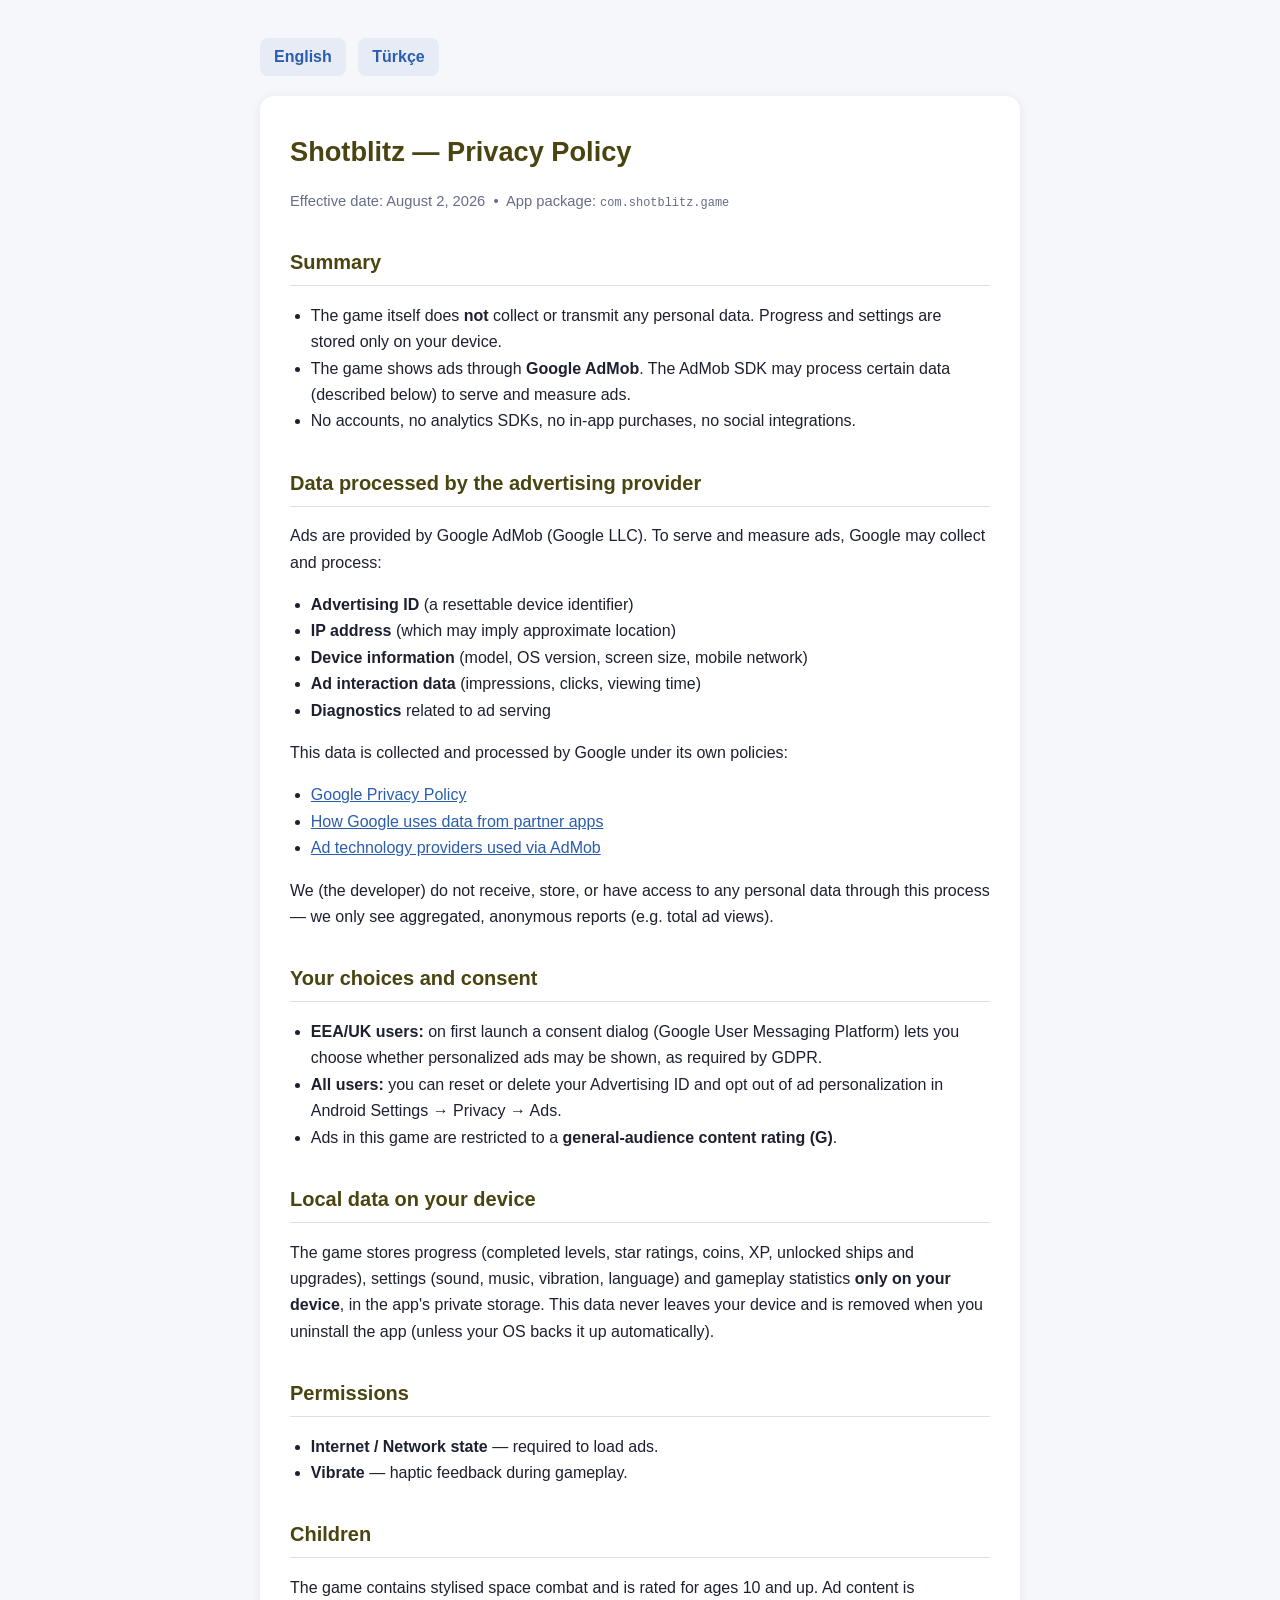
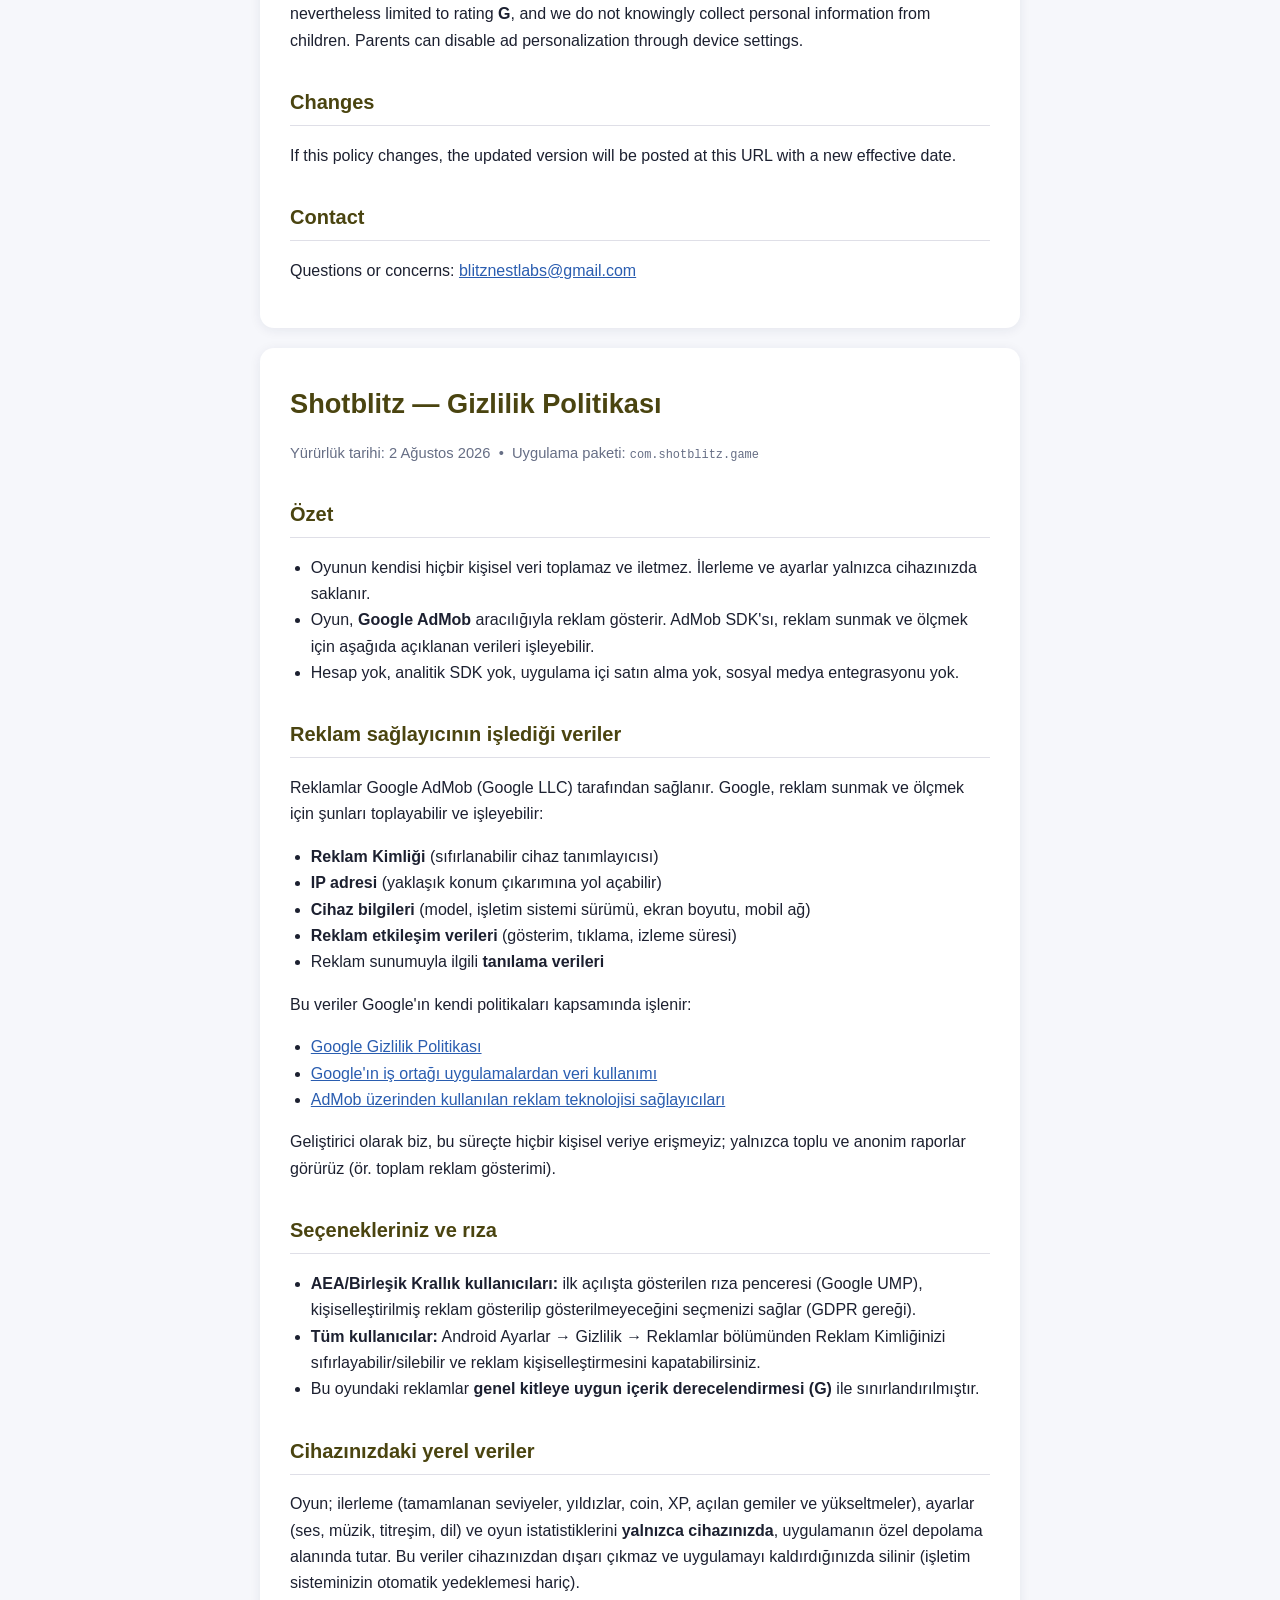
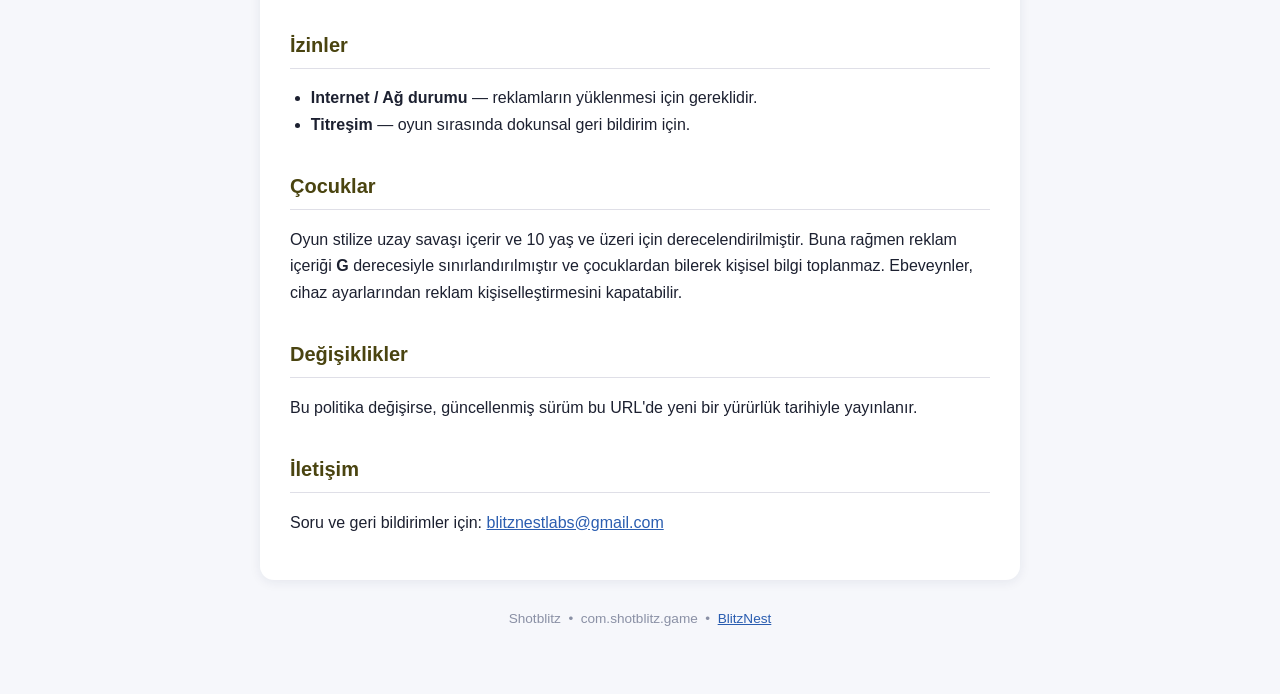
==== privacy/shotblitz.html @ 2950b07a "Shotblitz + Tileblitz gizlilik politikası sayfaları ekle Her ikisine de AdMob entegre edildi; Play C" ====
<!DOCTYPE html>
<html lang="en">
<head>
<meta charset="UTF-8">
<meta name="viewport" content="width=device-width, initial-scale=1.0">
<title>Shotblitz — Privacy Policy / Gizlilik Politikası</title>
<style>
  :root { color-scheme: light dark; }
  body {
    font-family: -apple-system, BlinkMacSystemFont, "Segoe UI", Roboto, Arial, sans-serif;
    line-height: 1.65; margin: 0; padding: 0;
    background: #f6f7fb; color: #1c2030;
  }
  @media (prefers-color-scheme: dark) {
    body { background: #12141c; color: #dfe2ee; }
    .card { background: #1a1d29 !important; box-shadow: none !important; }
    a { color: #7fb0ff !important; }
    .lang-nav a { background: #262b3d !important; }
    h1, h2 { color: #f0e6b0 !important; }
    .meta { color: #9aa0b5 !important; }
  }
  .wrap { max-width: 760px; margin: 0 auto; padding: 24px 16px 64px; }
  .card { background: #ffffff; border-radius: 14px; padding: 28px 30px; margin-top: 20px;
          box-shadow: 0 2px 12px rgba(30,40,80,0.08); }
  h1 { font-size: 1.7em; color: #4a4410; margin: 0.2em 0 0.1em; }
  h2 { font-size: 1.25em; color: #4a4410; border-bottom: 1px solid rgba(128,128,160,0.25);
       padding-bottom: 6px; margin-top: 1.6em; }
  h3 { font-size: 1.05em; margin-top: 1.3em; }
  a { color: #2a5db0; }
  .meta { color: #666e85; font-size: 0.92em; }
  .lang-nav { margin: 14px 0 0; }
  .lang-nav a { display: inline-block; background: #e7ebf6; border-radius: 8px;
                padding: 6px 14px; margin-right: 8px; text-decoration: none; font-weight: 600; }
  ul { padding-left: 1.3em; }
  .footer { text-align: center; margin-top: 28px; font-size: 0.85em; color: #8a90a5; }
</style>
</head>
<body>
<div class="wrap">

  <div class="lang-nav">
    <a href="#en">English</a>
    <a href="#tr">Türkçe</a>
  </div>

  <div class="card" id="en">
    <h1>Shotblitz — Privacy Policy</h1>
    <p class="meta">Effective date: August 2, 2026 &nbsp;•&nbsp; App package: <code>com.shotblitz.game</code></p>

    <h2>Summary</h2>
    <ul>
      <li>The game itself does <strong>not</strong> collect or transmit any personal data. Progress and settings are stored only on your device.</li>
      <li>The game shows ads through <strong>Google AdMob</strong>. The AdMob SDK may process certain data (described below) to serve and measure ads.</li>
      <li>No accounts, no analytics SDKs, no in-app purchases, no social integrations.</li>
    </ul>

    <h2>Data processed by the advertising provider</h2>
    <p>Ads are provided by Google AdMob (Google LLC). To serve and measure ads, Google may collect and process:</p>
    <ul>
      <li><strong>Advertising ID</strong> (a resettable device identifier)</li>
      <li><strong>IP address</strong> (which may imply approximate location)</li>
      <li><strong>Device information</strong> (model, OS version, screen size, mobile network)</li>
      <li><strong>Ad interaction data</strong> (impressions, clicks, viewing time)</li>
      <li><strong>Diagnostics</strong> related to ad serving</li>
    </ul>
    <p>This data is collected and processed by Google under its own policies:</p>
    <ul>
      <li><a href="https://policies.google.com/privacy">Google Privacy Policy</a></li>
      <li><a href="https://policies.google.com/technologies/partner-sites">How Google uses data from partner apps</a></li>
      <li><a href="https://support.google.com/admob/answer/9012903">Ad technology providers used via AdMob</a></li>
    </ul>
    <p>We (the developer) do not receive, store, or have access to any personal data through this process — we only see aggregated, anonymous reports (e.g. total ad views).</p>

    <h2>Your choices and consent</h2>
    <ul>
      <li><strong>EEA/UK users:</strong> on first launch a consent dialog (Google User Messaging Platform) lets you choose whether personalized ads may be shown, as required by GDPR.</li>
      <li><strong>All users:</strong> you can reset or delete your Advertising ID and opt out of ad personalization in Android Settings → Privacy → Ads.</li>
      <li>Ads in this game are restricted to a <strong>general-audience content rating (G)</strong>.</li>
    </ul>

    <h2>Local data on your device</h2>
    <p>The game stores progress (completed levels, star ratings, coins, XP, unlocked ships and upgrades), settings (sound, music, vibration, language) and gameplay statistics <strong>only on your device</strong>, in the app's private storage. This data never leaves your device and is removed when you uninstall the app (unless your OS backs it up automatically).</p>

    <h2>Permissions</h2>
    <ul>
      <li><strong>Internet / Network state</strong> — required to load ads.</li>
      <li><strong>Vibrate</strong> — haptic feedback during gameplay.</li>
    </ul>

    <h2>Children</h2>
    <p>The game contains stylised space combat and is rated for ages 10 and up. Ad content is nevertheless limited to rating <strong>G</strong>, and we do not knowingly collect personal information from children. Parents can disable ad personalization through device settings.</p>

    <h2>Changes</h2>
    <p>If this policy changes, the updated version will be posted at this URL with a new effective date.</p>

    <h2>Contact</h2>
    <p>Questions or concerns: <a href="mailto:blitznestlabs@gmail.com">blitznestlabs@gmail.com</a></p>
  </div>

  <div class="card" id="tr">
    <h1>Shotblitz — Gizlilik Politikası</h1>
    <p class="meta">Yürürlük tarihi: 2 Ağustos 2026 &nbsp;•&nbsp; Uygulama paketi: <code>com.shotblitz.game</code></p>

    <h2>Özet</h2>
    <ul>
      <li>Oyunun kendisi hiçbir kişisel veri toplamaz ve iletmez. İlerleme ve ayarlar yalnızca cihazınızda saklanır.</li>
      <li>Oyun, <strong>Google AdMob</strong> aracılığıyla reklam gösterir. AdMob SDK'sı, reklam sunmak ve ölçmek için aşağıda açıklanan verileri işleyebilir.</li>
      <li>Hesap yok, analitik SDK yok, uygulama içi satın alma yok, sosyal medya entegrasyonu yok.</li>
    </ul>

    <h2>Reklam sağlayıcının işlediği veriler</h2>
    <p>Reklamlar Google AdMob (Google LLC) tarafından sağlanır. Google, reklam sunmak ve ölçmek için şunları toplayabilir ve işleyebilir:</p>
    <ul>
      <li><strong>Reklam Kimliği</strong> (sıfırlanabilir cihaz tanımlayıcısı)</li>
      <li><strong>IP adresi</strong> (yaklaşık konum çıkarımına yol açabilir)</li>
      <li><strong>Cihaz bilgileri</strong> (model, işletim sistemi sürümü, ekran boyutu, mobil ağ)</li>
      <li><strong>Reklam etkileşim verileri</strong> (gösterim, tıklama, izleme süresi)</li>
      <li>Reklam sunumuyla ilgili <strong>tanılama verileri</strong></li>
    </ul>
    <p>Bu veriler Google'ın kendi politikaları kapsamında işlenir:</p>
    <ul>
      <li><a href="https://policies.google.com/privacy?hl=tr">Google Gizlilik Politikası</a></li>
      <li><a href="https://policies.google.com/technologies/partner-sites?hl=tr">Google'ın iş ortağı uygulamalardan veri kullanımı</a></li>
      <li><a href="https://support.google.com/admob/answer/9012903">AdMob üzerinden kullanılan reklam teknolojisi sağlayıcıları</a></li>
    </ul>
    <p>Geliştirici olarak biz, bu süreçte hiçbir kişisel veriye erişmeyiz; yalnızca toplu ve anonim raporlar görürüz (ör. toplam reklam gösterimi).</p>

    <h2>Seçenekleriniz ve rıza</h2>
    <ul>
      <li><strong>AEA/Birleşik Krallık kullanıcıları:</strong> ilk açılışta gösterilen rıza penceresi (Google UMP), kişiselleştirilmiş reklam gösterilip gösterilmeyeceğini seçmenizi sağlar (GDPR gereği).</li>
      <li><strong>Tüm kullanıcılar:</strong> Android Ayarlar → Gizlilik → Reklamlar bölümünden Reklam Kimliğinizi sıfırlayabilir/silebilir ve reklam kişiselleştirmesini kapatabilirsiniz.</li>
      <li>Bu oyundaki reklamlar <strong>genel kitleye uygun içerik derecelendirmesi (G)</strong> ile sınırlandırılmıştır.</li>
    </ul>

    <h2>Cihazınızdaki yerel veriler</h2>
    <p>Oyun; ilerleme (tamamlanan seviyeler, yıldızlar, coin, XP, açılan gemiler ve yükseltmeler), ayarlar (ses, müzik, titreşim, dil) ve oyun istatistiklerini <strong>yalnızca cihazınızda</strong>, uygulamanın özel depolama alanında tutar. Bu veriler cihazınızdan dışarı çıkmaz ve uygulamayı kaldırdığınızda silinir (işletim sisteminizin otomatik yedeklemesi hariç).</p>

    <h2>İzinler</h2>
    <ul>
      <li><strong>Internet / Ağ durumu</strong> — reklamların yüklenmesi için gereklidir.</li>
      <li><strong>Titreşim</strong> — oyun sırasında dokunsal geri bildirim için.</li>
    </ul>

    <h2>Çocuklar</h2>
    <p>Oyun stilize uzay savaşı içerir ve 10 yaş ve üzeri için derecelendirilmiştir. Buna rağmen reklam içeriği <strong>G</strong> derecesiyle sınırlandırılmıştır ve çocuklardan bilerek kişisel bilgi toplanmaz. Ebeveynler, cihaz ayarlarından reklam kişiselleştirmesini kapatabilir.</p>

    <h2>Değişiklikler</h2>
    <p>Bu politika değişirse, güncellenmiş sürüm bu URL'de yeni bir yürürlük tarihiyle yayınlanır.</p>

    <h2>İletişim</h2>
    <p>Soru ve geri bildirimler için: <a href="mailto:blitznestlabs@gmail.com">blitznestlabs@gmail.com</a></p>
  </div>

  <div class="footer">Shotblitz &nbsp;•&nbsp; com.shotblitz.game &nbsp;•&nbsp; <a href="../">BlitzNest</a></div>
</div>
</body>
</html>
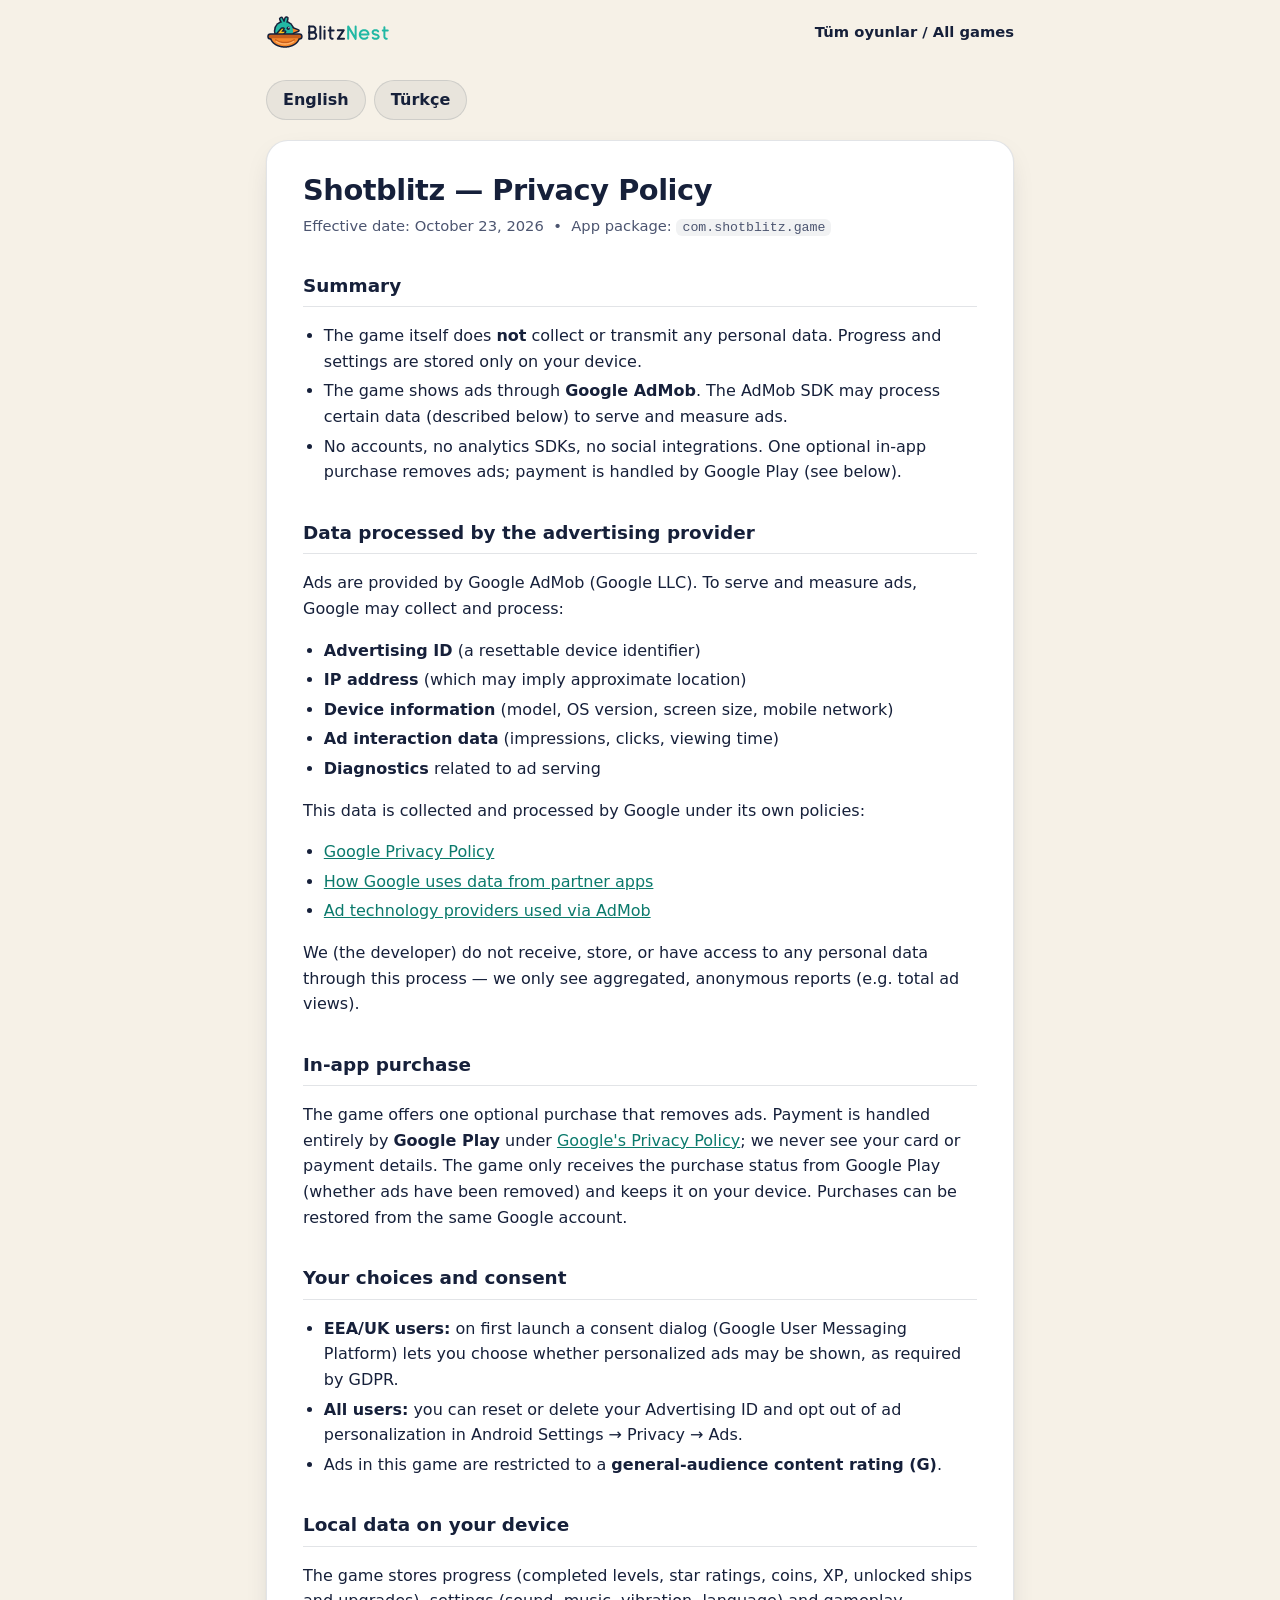
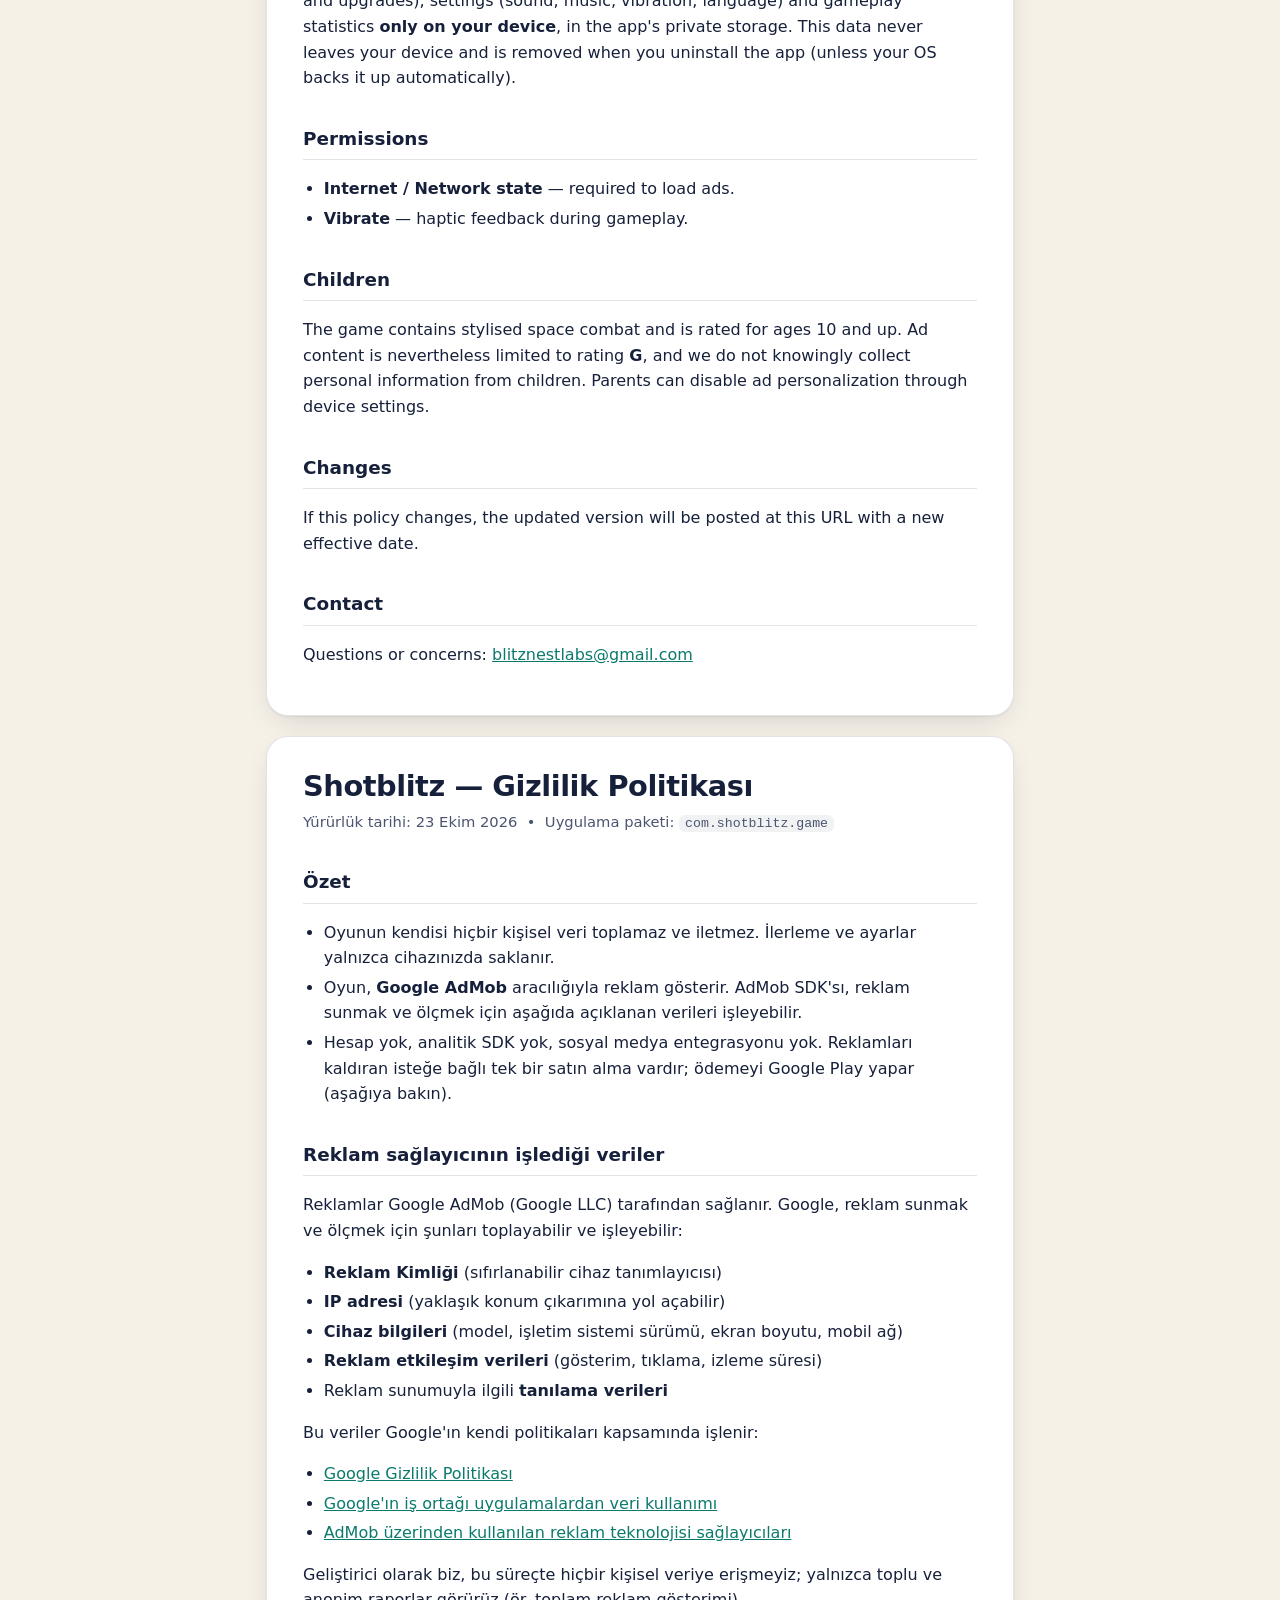
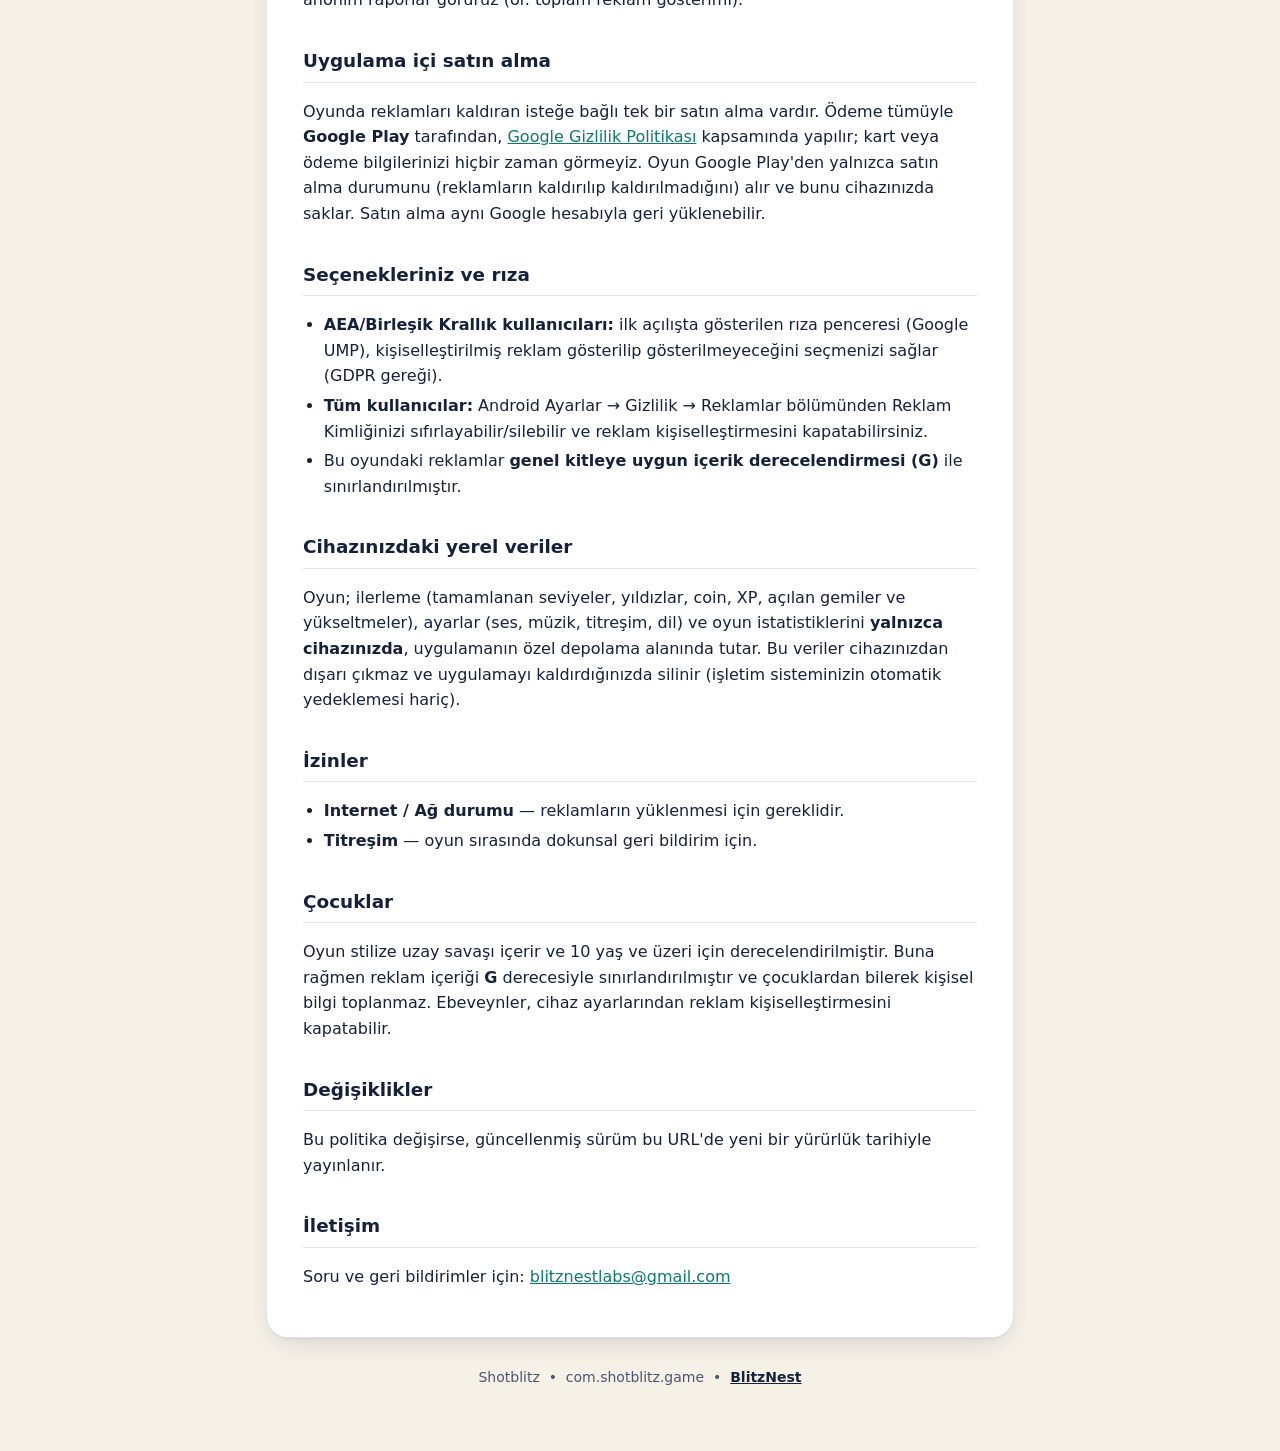
==== commit ad8ff58b: "Site yeniden tasarim: oyun kartlari, TR/EN, acik/koyu tema; Tileblitz+Shotblitz gizlilik: uygulama i" ====
--- a/privacy/shotblitz.html
+++ b/privacy/shotblitz.html
@@ -4,38 +4,22 @@
 <meta charset="UTF-8">
 <meta name="viewport" content="width=device-width, initial-scale=1.0">
 <title>Shotblitz — Privacy Policy / Gizlilik Politikası</title>
-<style>
-  :root { color-scheme: light dark; }
-  body {
-    font-family: -apple-system, BlinkMacSystemFont, "Segoe UI", Roboto, Arial, sans-serif;
-    line-height: 1.65; margin: 0; padding: 0;
-    background: #f6f7fb; color: #1c2030;
-  }
-  @media (prefers-color-scheme: dark) {
-    body { background: #12141c; color: #dfe2ee; }
-    .card { background: #1a1d29 !important; box-shadow: none !important; }
-    a { color: #7fb0ff !important; }
-    .lang-nav a { background: #262b3d !important; }
-    h1, h2 { color: #f0e6b0 !important; }
-    .meta { color: #9aa0b5 !important; }
-  }
-  .wrap { max-width: 760px; margin: 0 auto; padding: 24px 16px 64px; }
-  .card { background: #ffffff; border-radius: 14px; padding: 28px 30px; margin-top: 20px;
-          box-shadow: 0 2px 12px rgba(30,40,80,0.08); }
-  h1 { font-size: 1.7em; color: #4a4410; margin: 0.2em 0 0.1em; }
-  h2 { font-size: 1.25em; color: #4a4410; border-bottom: 1px solid rgba(128,128,160,0.25);
-       padding-bottom: 6px; margin-top: 1.6em; }
-  h3 { font-size: 1.05em; margin-top: 1.3em; }
-  a { color: #2a5db0; }
-  .meta { color: #666e85; font-size: 0.92em; }
-  .lang-nav { margin: 14px 0 0; }
-  .lang-nav a { display: inline-block; background: #e7ebf6; border-radius: 8px;
-                padding: 6px 14px; margin-right: 8px; text-decoration: none; font-weight: 600; }
-  ul { padding-left: 1.3em; }
-  .footer { text-align: center; margin-top: 28px; font-size: 0.85em; color: #8a90a5; }
-</style>
+<meta name="color-scheme" content="light dark">
+<link rel="icon" type="image/png" href="../assets/favicon.png">
+<link rel="stylesheet" href="../assets/site.css">
 </head>
-<body>
+<body class="legal">
+<header class="topbar">
+  <div class="container">
+    <a class="brand" href="../" aria-label="BlitzNest">
+      <picture>
+        <source srcset="../assets/logo-dark.svg" media="(prefers-color-scheme: dark)">
+        <img src="../assets/logo.svg" width="125" height="34" alt="BlitzNest">
+      </picture>
+    </a>
+    <a class="back" href="../#oyunlar">Tüm oyunlar / All games</a>
+  </div>
+</header>
 <div class="wrap">
 
   <div class="lang-nav">
@@ -45,13 +29,13 @@
 
   <div class="card" id="en">
     <h1>Shotblitz — Privacy Policy</h1>
-    <p class="meta">Effective date: August 2, 2026 &nbsp;•&nbsp; App package: <code>com.shotblitz.game</code></p>
+    <p class="meta">Effective date: October 23, 2026 &nbsp;•&nbsp; App package: <code>com.shotblitz.game</code></p>
 
     <h2>Summary</h2>
     <ul>
       <li>The game itself does <strong>not</strong> collect or transmit any personal data. Progress and settings are stored only on your device.</li>
       <li>The game shows ads through <strong>Google AdMob</strong>. The AdMob SDK may process certain data (described below) to serve and measure ads.</li>
-      <li>No accounts, no analytics SDKs, no in-app purchases, no social integrations.</li>
+      <li>No accounts, no analytics SDKs, no social integrations. One optional in-app purchase removes ads; payment is handled by Google Play (see below).</li>
     </ul>
 
     <h2>Data processed by the advertising provider</h2>
@@ -70,6 +54,9 @@
       <li><a href="https://support.google.com/admob/answer/9012903">Ad technology providers used via AdMob</a></li>
     </ul>
     <p>We (the developer) do not receive, store, or have access to any personal data through this process — we only see aggregated, anonymous reports (e.g. total ad views).</p>
+
+    <h2>In-app purchase</h2>
+    <p>The game offers one optional purchase that removes ads. Payment is handled entirely by <strong>Google Play</strong> under <a href="https://policies.google.com/privacy">Google's Privacy Policy</a>; we never see your card or payment details. The game only receives the purchase status from Google Play (whether ads have been removed) and keeps it on your device. Purchases can be restored from the same Google account.</p>
 
     <h2>Your choices and consent</h2>
     <ul>
@@ -99,13 +86,13 @@
 
   <div class="card" id="tr">
     <h1>Shotblitz — Gizlilik Politikası</h1>
-    <p class="meta">Yürürlük tarihi: 2 Ağustos 2026 &nbsp;•&nbsp; Uygulama paketi: <code>com.shotblitz.game</code></p>
+    <p class="meta">Yürürlük tarihi: 23 Ekim 2026 &nbsp;•&nbsp; Uygulama paketi: <code>com.shotblitz.game</code></p>
 
     <h2>Özet</h2>
     <ul>
       <li>Oyunun kendisi hiçbir kişisel veri toplamaz ve iletmez. İlerleme ve ayarlar yalnızca cihazınızda saklanır.</li>
       <li>Oyun, <strong>Google AdMob</strong> aracılığıyla reklam gösterir. AdMob SDK'sı, reklam sunmak ve ölçmek için aşağıda açıklanan verileri işleyebilir.</li>
-      <li>Hesap yok, analitik SDK yok, uygulama içi satın alma yok, sosyal medya entegrasyonu yok.</li>
+      <li>Hesap yok, analitik SDK yok, sosyal medya entegrasyonu yok. Reklamları kaldıran isteğe bağlı tek bir satın alma vardır; ödemeyi Google Play yapar (aşağıya bakın).</li>
     </ul>
 
     <h2>Reklam sağlayıcının işlediği veriler</h2>
@@ -124,6 +111,9 @@
       <li><a href="https://support.google.com/admob/answer/9012903">AdMob üzerinden kullanılan reklam teknolojisi sağlayıcıları</a></li>
     </ul>
     <p>Geliştirici olarak biz, bu süreçte hiçbir kişisel veriye erişmeyiz; yalnızca toplu ve anonim raporlar görürüz (ör. toplam reklam gösterimi).</p>
+
+    <h2>Uygulama içi satın alma</h2>
+    <p>Oyunda reklamları kaldıran isteğe bağlı tek bir satın alma vardır. Ödeme tümüyle <strong>Google Play</strong> tarafından, <a href="https://policies.google.com/privacy">Google Gizlilik Politikası</a> kapsamında yapılır; kart veya ödeme bilgilerinizi hiçbir zaman görmeyiz. Oyun Google Play'den yalnızca satın alma durumunu (reklamların kaldırılıp kaldırılmadığını) alır ve bunu cihazınızda saklar. Satın alma aynı Google hesabıyla geri yüklenebilir.</p>
 
     <h2>Seçenekleriniz ve rıza</h2>
     <ul>
--- a/assets/site.css
+++ b/assets/site.css
@@ -0,0 +1,195 @@
+/* BlitzNest — ortak stil (ana sayfa + gizlilik sayfaları). Harici font/CDN yok. */
+:root {
+  color-scheme: light dark;
+  --bg: #f6f1e7;
+  --bg-2: #efe6d6;
+  --surface: #ffffff;
+  --ink: #16203a;
+  --muted: #4c5570;
+  --line: rgba(22, 32, 58, 0.12);
+  --link: #0b7a6c;
+  --btn-bg: #16203a;
+  --btn-ink: #fff6e6;
+  --chip-bg: rgba(22, 32, 58, 0.06);
+  --shadow: 0 1px 2px rgba(22, 32, 58, 0.06), 0 10px 30px -12px rgba(22, 32, 58, 0.22);
+  --blob-1: rgba(255, 214, 107, 0.55);
+  --blob-2: rgba(34, 184, 164, 0.28);
+  --blob-3: rgba(245, 134, 43, 0.22);
+  --radius: 22px;
+  --font: system-ui, -apple-system, "Segoe UI", Roboto, "Helvetica Neue", Arial, sans-serif;
+}
+@media (prefers-color-scheme: dark) {
+  :root {
+    --bg: #0f1526;
+    --bg-2: #141c33;
+    --surface: #18213b;
+    --ink: #f3eee4;
+    --muted: #a9b1c7;
+    --line: rgba(243, 238, 228, 0.12);
+    --link: #4fd8c4;
+    --btn-bg: #ffd66b;
+    --btn-ink: #16203a;
+    --chip-bg: rgba(243, 238, 228, 0.08);
+    --shadow: 0 1px 2px rgba(0, 0, 0, 0.3), 0 14px 34px -14px rgba(0, 0, 0, 0.6);
+    --blob-1: rgba(255, 214, 107, 0.16);
+    --blob-2: rgba(34, 184, 164, 0.2);
+    --blob-3: rgba(138, 99, 232, 0.18);
+  }
+}
+
+*, *::before, *::after { box-sizing: border-box; }
+html { -webkit-text-size-adjust: 100%; }
+body {
+  margin: 0;
+  font-family: var(--font);
+  font-size: 16px;
+  line-height: 1.6;
+  color: var(--ink);
+  background: var(--bg);
+  overflow-wrap: break-word;
+}
+img { max-width: 100%; display: block; }
+a { color: var(--link); }
+a:focus-visible, button:focus-visible { outline: 3px solid var(--link); outline-offset: 3px; border-radius: 8px; }
+
+/* Dil geçişi: html[data-lang] olmayan sayfalar etkilenmez */
+html[data-lang="tr"] body [lang="en"],
+html[data-lang="en"] body [lang="tr"] { display: none !important; }
+
+.container { width: 100%; max-width: 1120px; margin: 0 auto; padding: 0 16px; }
+@media (min-width: 720px) { .container { padding: 0 32px; } }
+
+/* Üst çubuk */
+.topbar { position: relative; z-index: 2; }
+.topbar .container { display: flex; align-items: center; justify-content: space-between; gap: 12px; min-height: 64px; }
+.brand { display: inline-flex; align-items: center; text-decoration: none; }
+.brand img { height: 34px; width: auto; }
+.lang-btn {
+  font: inherit; font-size: 0.875rem; font-weight: 700; letter-spacing: 0.04em;
+  color: var(--ink); background: var(--chip-bg); border: 1px solid var(--line);
+  border-radius: 999px; padding: 8px 14px; min-height: 40px; cursor: pointer;
+}
+.lang-btn:hover { background: var(--line); }
+
+/* Giriş */
+.hero { position: relative; overflow: hidden; margin-top: -64px; padding: 88px 0 56px; text-align: center; }
+.hero::before {
+  content: ""; position: absolute; inset: -40% -20% auto -20%; height: 140%; z-index: 0; pointer-events: none;
+  background:
+    radial-gradient(38% 42% at 22% 38%, var(--blob-1), transparent 70%),
+    radial-gradient(34% 40% at 80% 30%, var(--blob-2), transparent 70%),
+    radial-gradient(30% 36% at 55% 78%, var(--blob-3), transparent 70%);
+}
+.hero > .container { position: relative; z-index: 1; }
+.hero-logo { width: min(440px, 86%); height: auto; margin: 8px auto 0; }
+.hero h1 {
+  font-size: clamp(1.6rem, 1.1rem + 2.4vw, 2.6rem); line-height: 1.15; letter-spacing: -0.02em;
+  margin: 28px auto 12px; max-width: 18ch; font-weight: 800;
+}
+.hero p.lead { color: var(--muted); font-size: 1.075rem; max-width: 46ch; margin: 0 auto 26px; }
+.hero-actions { display: flex; flex-wrap: wrap; gap: 10px; justify-content: center; }
+
+.btn {
+  display: inline-flex; align-items: center; justify-content: center; gap: 8px;
+  min-height: 44px; padding: 10px 18px; border-radius: 999px;
+  font-weight: 700; font-size: 0.95rem; text-decoration: none; line-height: 1.2;
+  background: var(--btn-bg); color: var(--btn-ink); border: 1px solid transparent;
+  transition: transform .15s ease, box-shadow .15s ease;
+}
+.btn:hover { transform: translateY(-1px); box-shadow: var(--shadow); }
+.btn svg { width: 16px; height: 16px; flex: none; }
+.btn.ghost { background: transparent; color: var(--ink); border-color: var(--line); }
+.btn.ghost:hover { background: var(--chip-bg); }
+
+/* Bölümler */
+section.block { padding: 48px 0; }
+.section-head { margin: 0 0 24px; }
+.section-head h2 { font-size: clamp(1.4rem, 1.1rem + 1.2vw, 1.9rem); letter-spacing: -0.015em; margin: 0 0 4px; }
+.section-head p { margin: 0; color: var(--muted); }
+
+/* Oyun kartları */
+.games { display: grid; gap: 20px; grid-template-columns: 1fr; }
+@media (min-width: 860px) { .games { grid-template-columns: 1fr 1fr; gap: 24px; } }
+.game {
+  --accent: #22b8a4;
+  position: relative; display: flex; flex-direction: column;
+  background: var(--surface); border: 1px solid var(--line); border-radius: var(--radius);
+  box-shadow: var(--shadow); overflow: hidden; padding: 20px;
+}
+.game::before {
+  content: ""; position: absolute; inset: 0 0 auto 0; height: 120px; pointer-events: none;
+  background: linear-gradient(180deg, color-mix(in srgb, var(--accent) 22%, transparent), transparent);
+}
+.game > * { position: relative; }
+.game[data-game="tileblitz"] { --accent: #8a63e8; }
+.game[data-game="sortblitz"] { --accent: #22b8a4; }
+.game[data-game="shotblitz"] { --accent: #1f7bf2; }
+.game[data-game="trafficblitz"] { --accent: #f5862b; }
+.game-head { display: flex; align-items: center; gap: 14px; }
+.game-icon {
+  width: 72px; height: 72px; border-radius: 18px; flex: none;
+  box-shadow: 0 6px 16px -6px rgba(0, 0, 0, 0.45);
+}
+.game h3 { font-size: 1.3rem; margin: 0; letter-spacing: -0.01em; }
+.status {
+  display: inline-block; margin-top: 4px; font-size: 0.78rem; font-weight: 700;
+  padding: 3px 10px; border-radius: 999px; background: var(--chip-bg); color: var(--muted);
+}
+.status.live::before { content: ""; display: inline-block; width: 7px; height: 7px; border-radius: 50%; background: #1fa36a; margin-right: 6px; vertical-align: 1px; }
+.status.soon { background: color-mix(in srgb, var(--accent) 20%, transparent); color: var(--ink); }
+.game .desc { margin: 14px 0 16px; color: var(--muted); }
+.shots { display: grid; grid-template-columns: repeat(3, minmax(0, 1fr)); gap: 10px; margin: 0 0 18px; padding: 0; list-style: none; }
+.shots img {
+  width: 100%; height: auto; aspect-ratio: 9 / 16; object-fit: cover;
+  border-radius: 12px; border: 1px solid var(--line); background: var(--bg-2);
+}
+.game-actions { margin-top: auto; display: flex; flex-wrap: wrap; gap: 10px; align-items: center; }
+.game-actions .note { font-size: 0.9rem; color: var(--muted); }
+
+/* İletişim */
+.contact {
+  display: flex; flex-direction: column; align-items: flex-start; gap: 16px;
+  background: var(--surface); border: 1px solid var(--line); border-radius: var(--radius);
+  box-shadow: var(--shadow); padding: 24px;
+}
+@media (min-width: 720px) { .contact { flex-direction: row; align-items: center; justify-content: space-between; padding: 28px 32px; } }
+.contact h2 { margin: 0 0 4px; font-size: 1.4rem; }
+.contact p { margin: 0; color: var(--muted); }
+.contact .mark { width: 64px; height: auto; flex: none; }
+.contact-text { display: flex; gap: 16px; align-items: center; }
+
+/* Altbilgi */
+.site-footer { border-top: 1px solid var(--line); padding: 28px 0 40px; margin-top: 24px; color: var(--muted); font-size: 0.92rem; }
+.site-footer .container { display: flex; flex-wrap: wrap; gap: 12px 32px; justify-content: space-between; align-items: flex-start; }
+.site-footer h2 { font-size: 0.8rem; text-transform: uppercase; letter-spacing: 0.08em; margin: 0 0 8px; color: var(--muted); }
+.site-footer ul { list-style: none; margin: 0; padding: 0; display: flex; flex-wrap: wrap; gap: 6px 18px; }
+.site-footer a { color: var(--ink); text-decoration: none; font-weight: 600; }
+.site-footer a:hover { text-decoration: underline; }
+.site-footer small { display: block; margin-top: 10px; }
+
+@media (prefers-reduced-motion: reduce) { .btn { transition: none; } .btn:hover { transform: none; } }
+
+/* ---------- Gizlilik sayfaları (body.legal) ---------- */
+.legal .wrap { max-width: 780px; margin: 0 auto; padding: 8px 16px 64px; }
+.legal .topbar .container { max-width: 780px; padding: 0 16px; }
+.legal .back { font-weight: 700; font-size: 0.92rem; text-decoration: none; color: var(--ink); }
+.legal .back:hover { text-decoration: underline; }
+.legal .lang-nav { margin: 8px 0 0; display: flex; gap: 8px; flex-wrap: wrap; }
+.legal .lang-nav a {
+  display: inline-flex; align-items: center; min-height: 40px; padding: 6px 16px; border-radius: 999px;
+  background: var(--chip-bg); border: 1px solid var(--line); color: var(--ink); text-decoration: none; font-weight: 700;
+}
+.legal .card {
+  background: var(--surface); border: 1px solid var(--line); border-radius: var(--radius);
+  box-shadow: var(--shadow); padding: 24px 20px; margin-top: 20px;
+}
+@media (min-width: 720px) { .legal .card { padding: 32px 36px; } }
+.legal h1 { font-size: clamp(1.4rem, 1.2rem + 1vw, 1.8rem); line-height: 1.2; letter-spacing: -0.015em; margin: 0 0 6px; }
+.legal h2 { font-size: 1.15rem; margin: 1.8em 0 0.6em; padding-bottom: 6px; border-bottom: 1px solid var(--line); scroll-margin-top: 16px; }
+.legal h3 { font-size: 1.02rem; margin-top: 1.3em; }
+.legal .meta { color: var(--muted); font-size: 0.92rem; margin: 0; }
+.legal ul { padding-left: 1.3em; }
+.legal li { margin: 0.25em 0; }
+.legal code { font-size: 0.9em; background: var(--chip-bg); padding: 1px 6px; border-radius: 6px; }
+.legal .footer { text-align: center; margin-top: 28px; font-size: 0.875rem; color: var(--muted); }
+.legal .footer a { color: var(--ink); font-weight: 600; }
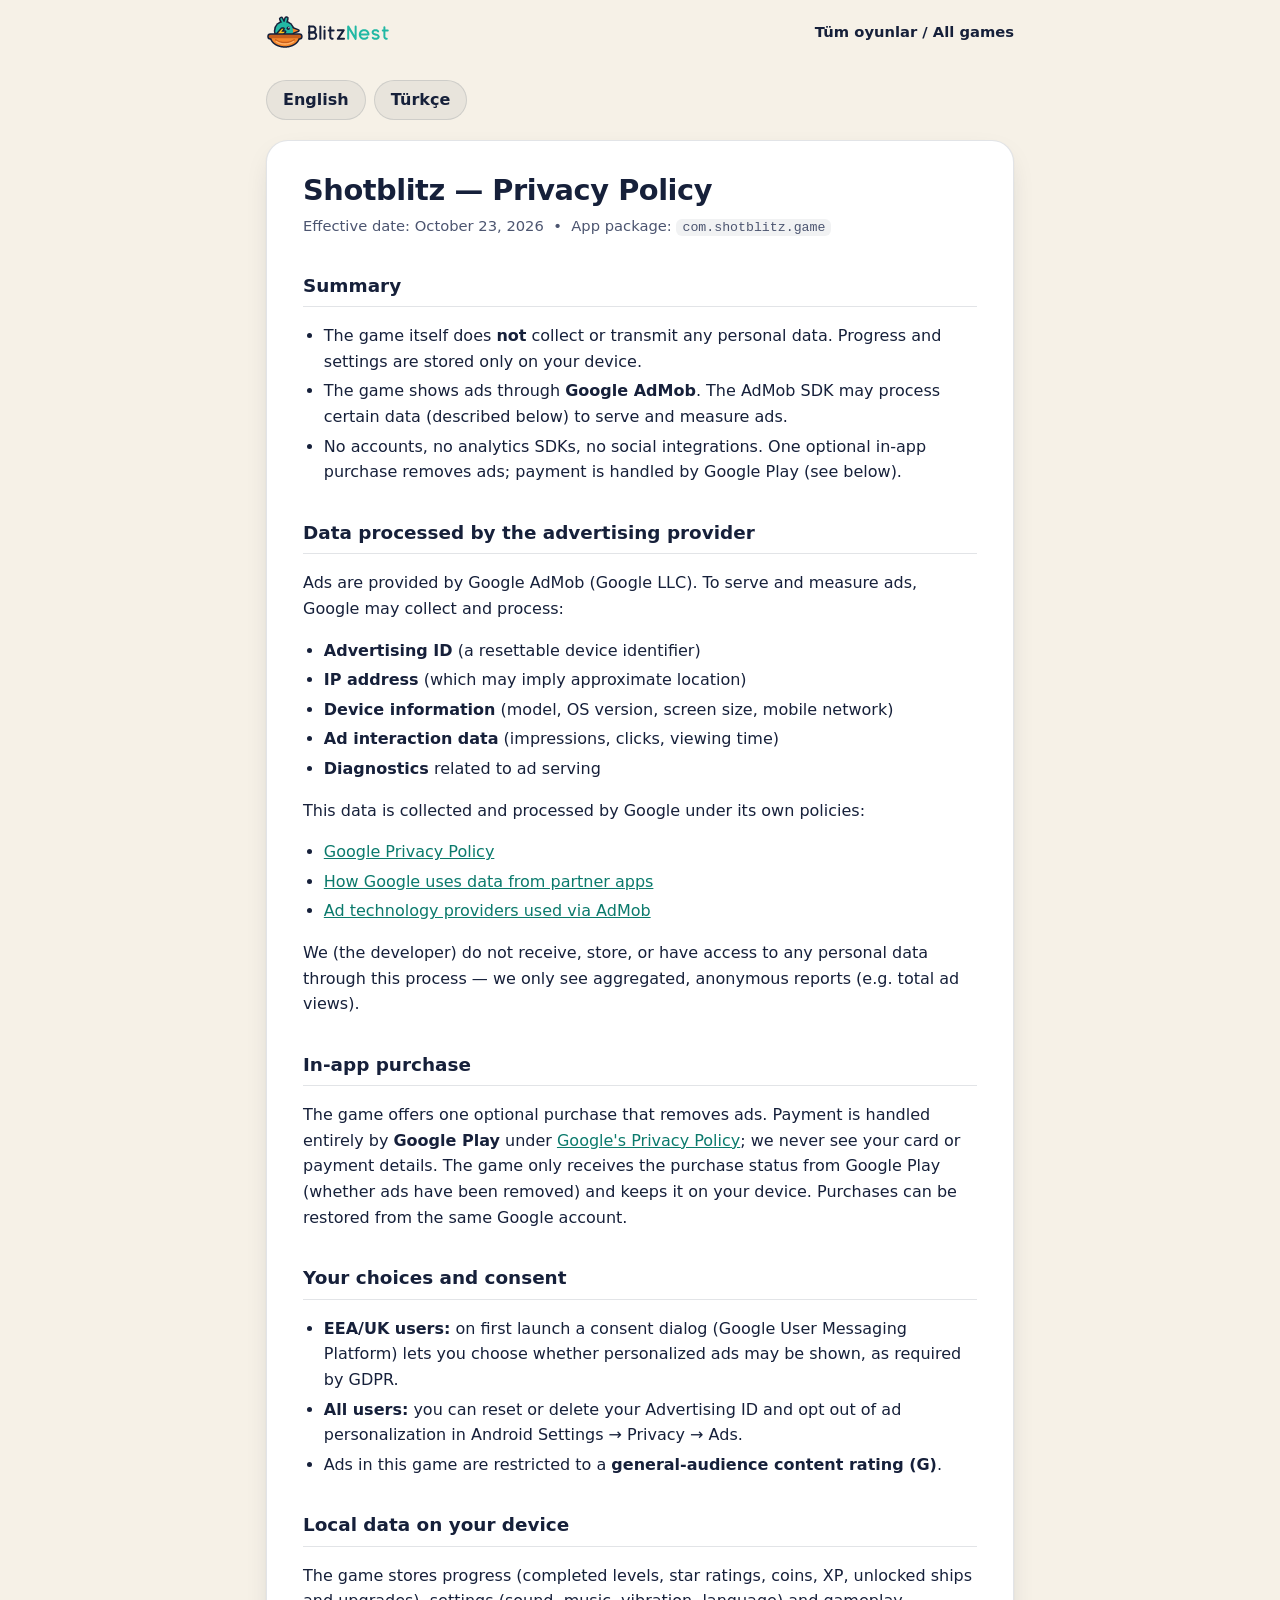
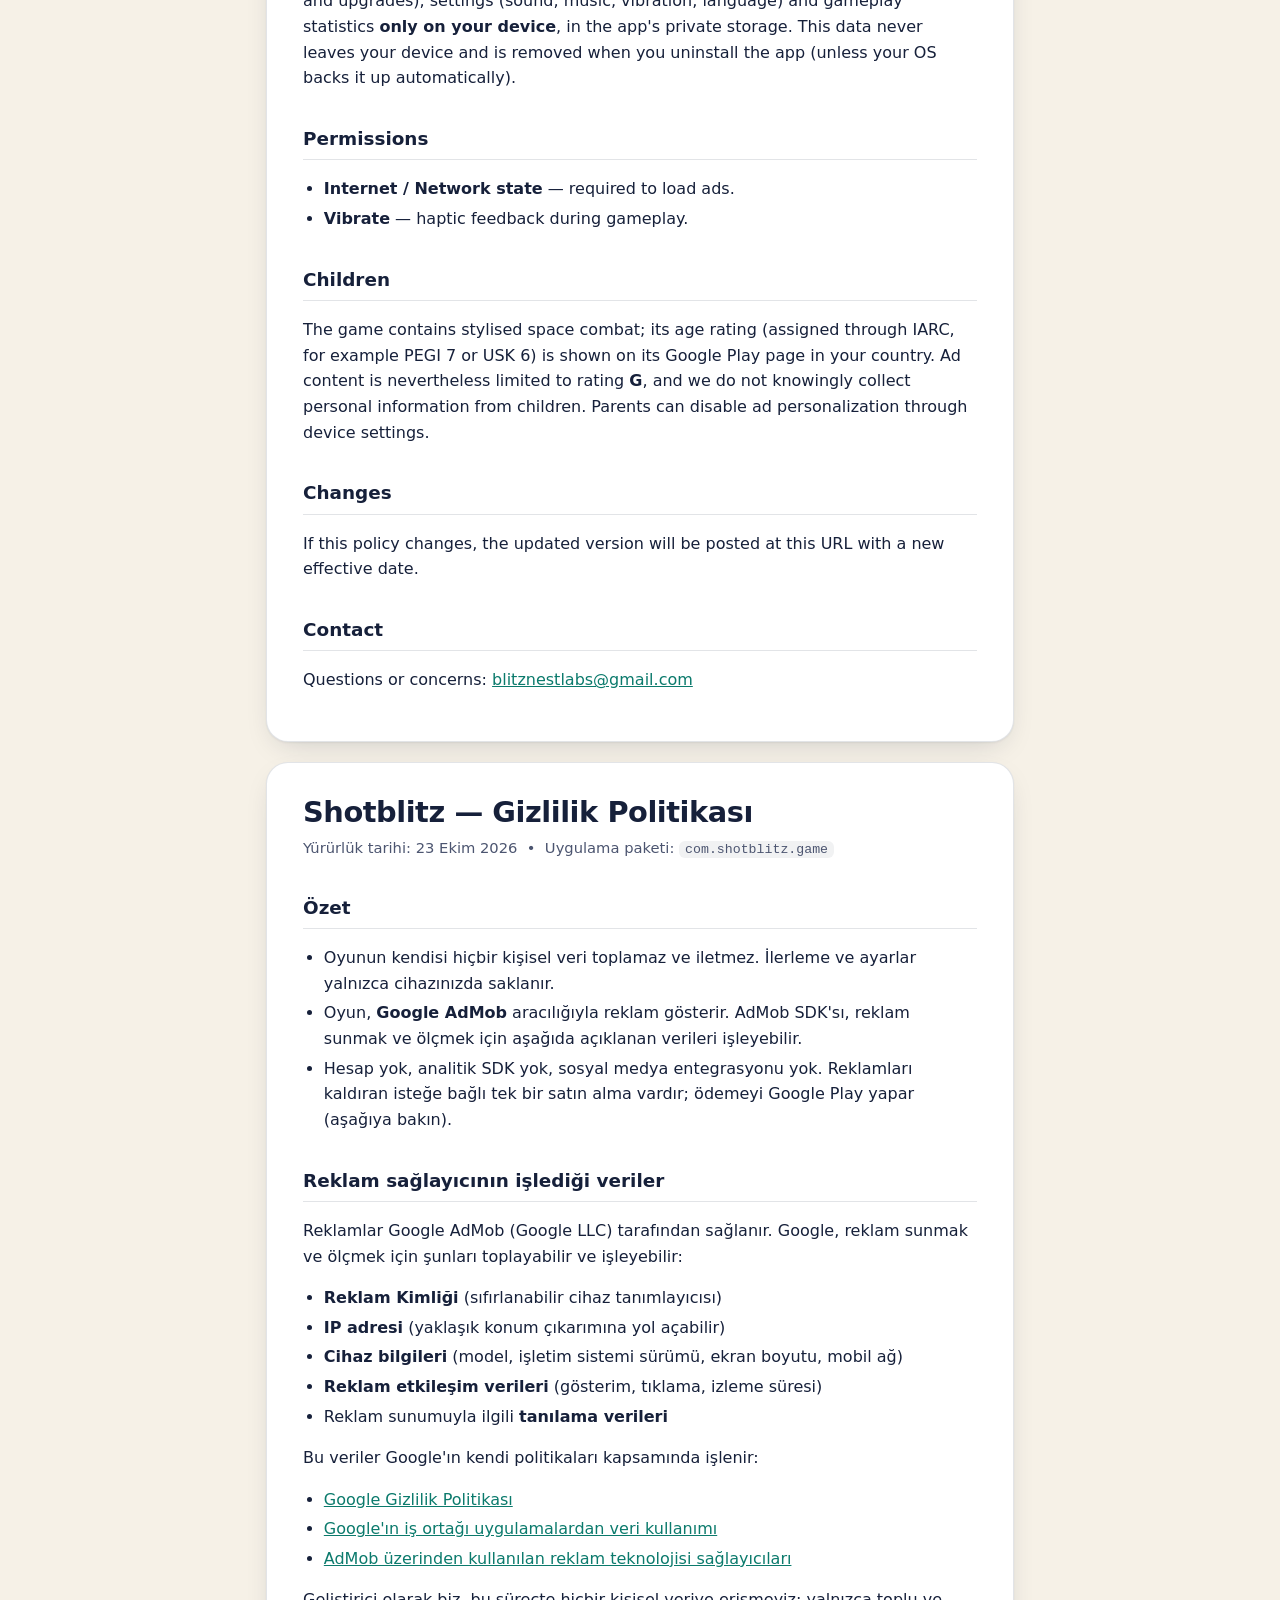
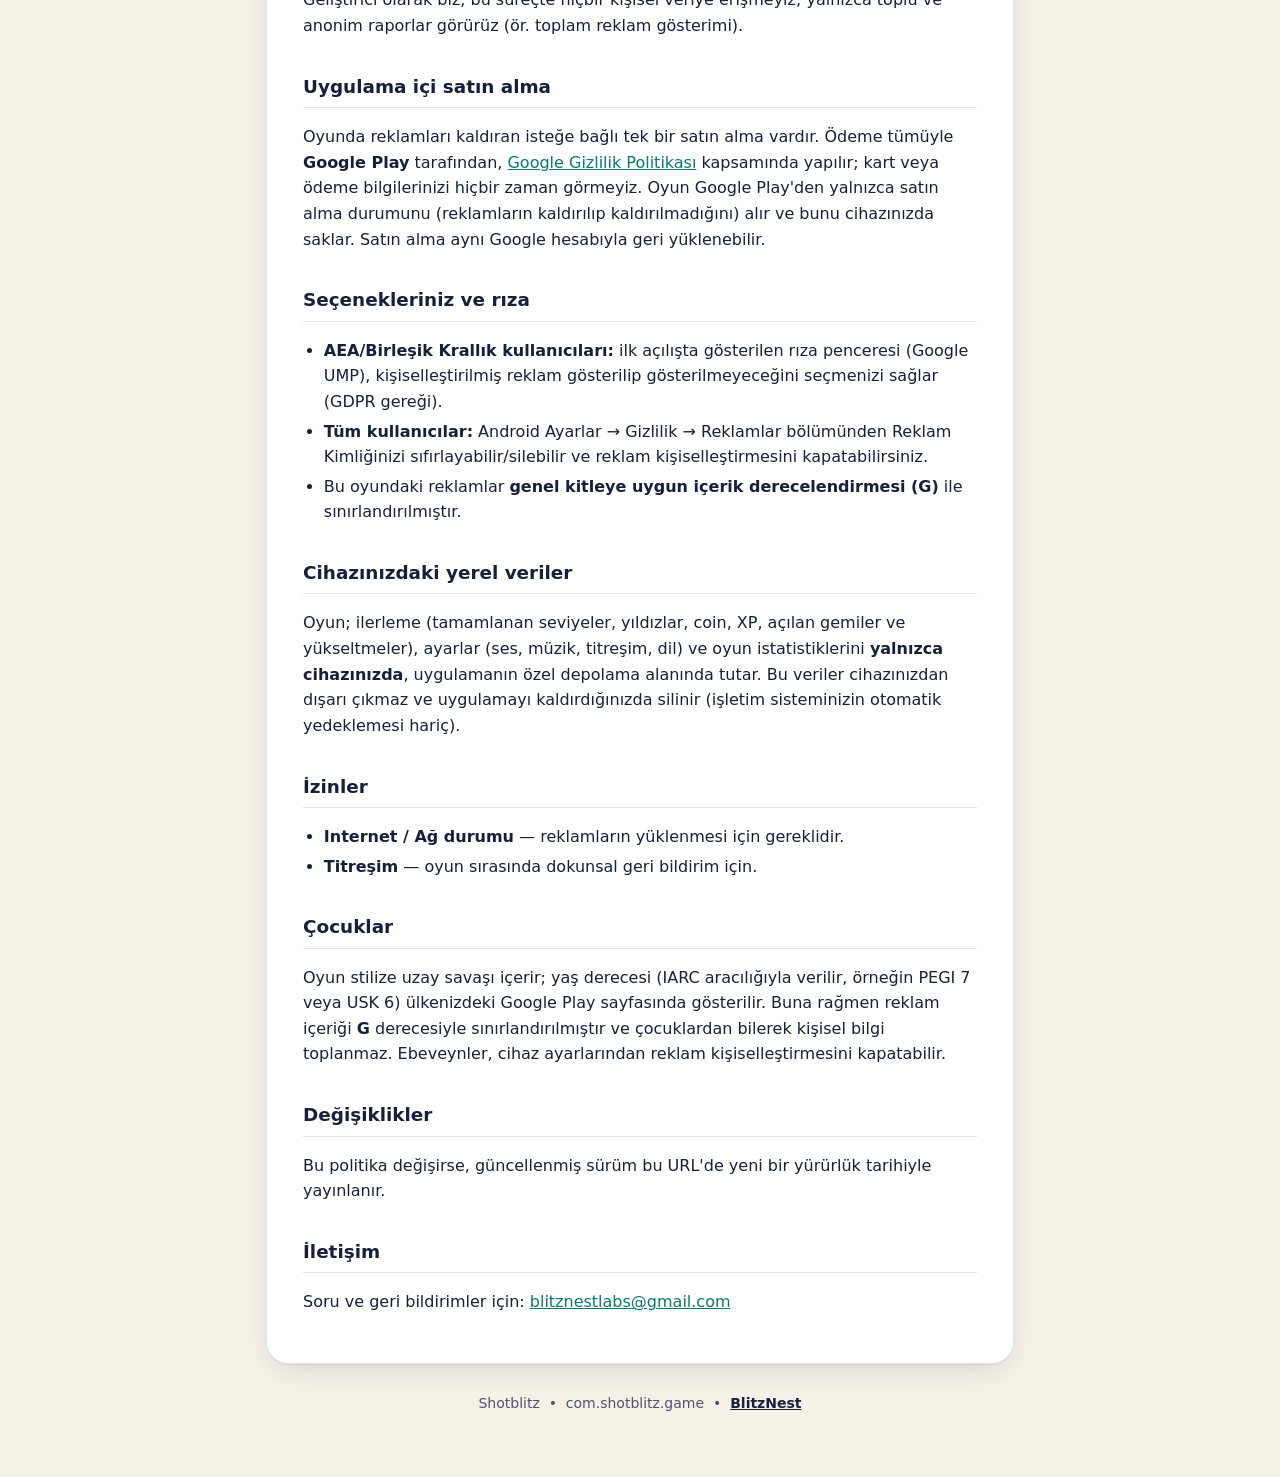
==== commit 063ee3e8: "Gizlilik: Trafficblitz (rota oyu, Remote Config, saklama sureleri, BigQuery); Shotblitz yas ifadesi " ====
--- a/privacy/shotblitz.html
+++ b/privacy/shotblitz.html
@@ -75,7 +75,7 @@
     </ul>
 
     <h2>Children</h2>
-    <p>The game contains stylised space combat and is rated for ages 10 and up. Ad content is nevertheless limited to rating <strong>G</strong>, and we do not knowingly collect personal information from children. Parents can disable ad personalization through device settings.</p>
+    <p>The game contains stylised space combat; its age rating (assigned through IARC, for example PEGI 7 or USK 6) is shown on its Google Play page in your country. Ad content is nevertheless limited to rating <strong>G</strong>, and we do not knowingly collect personal information from children. Parents can disable ad personalization through device settings.</p>
 
     <h2>Changes</h2>
     <p>If this policy changes, the updated version will be posted at this URL with a new effective date.</p>
@@ -132,7 +132,7 @@
     </ul>
 
     <h2>Çocuklar</h2>
-    <p>Oyun stilize uzay savaşı içerir ve 10 yaş ve üzeri için derecelendirilmiştir. Buna rağmen reklam içeriği <strong>G</strong> derecesiyle sınırlandırılmıştır ve çocuklardan bilerek kişisel bilgi toplanmaz. Ebeveynler, cihaz ayarlarından reklam kişiselleştirmesini kapatabilir.</p>
+    <p>Oyun stilize uzay savaşı içerir; yaş derecesi (IARC aracılığıyla verilir, örneğin PEGI 7 veya USK 6) ülkenizdeki Google Play sayfasında gösterilir. Buna rağmen reklam içeriği <strong>G</strong> derecesiyle sınırlandırılmıştır ve çocuklardan bilerek kişisel bilgi toplanmaz. Ebeveynler, cihaz ayarlarından reklam kişiselleştirmesini kapatabilir.</p>
 
     <h2>Değişiklikler</h2>
     <p>Bu politika değişirse, güncellenmiş sürüm bu URL'de yeni bir yürürlük tarihiyle yayınlanır.</p>
